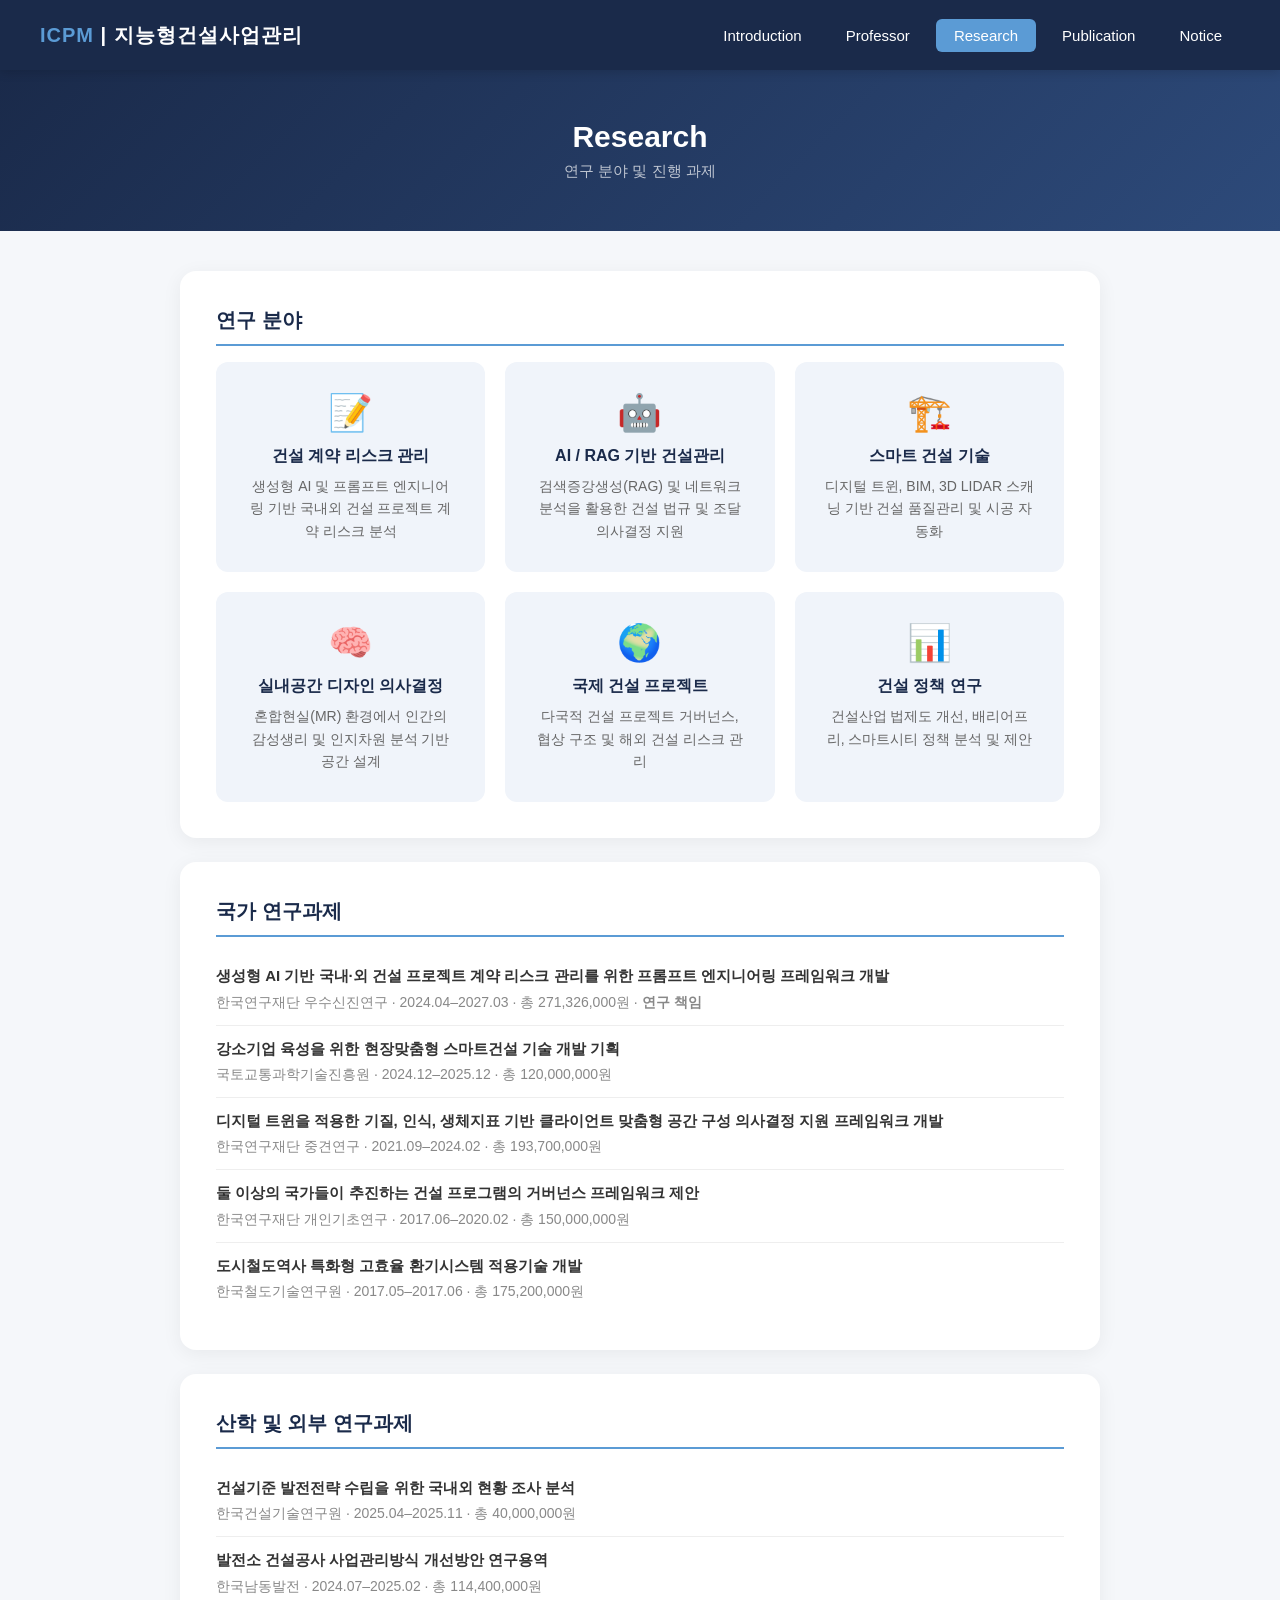
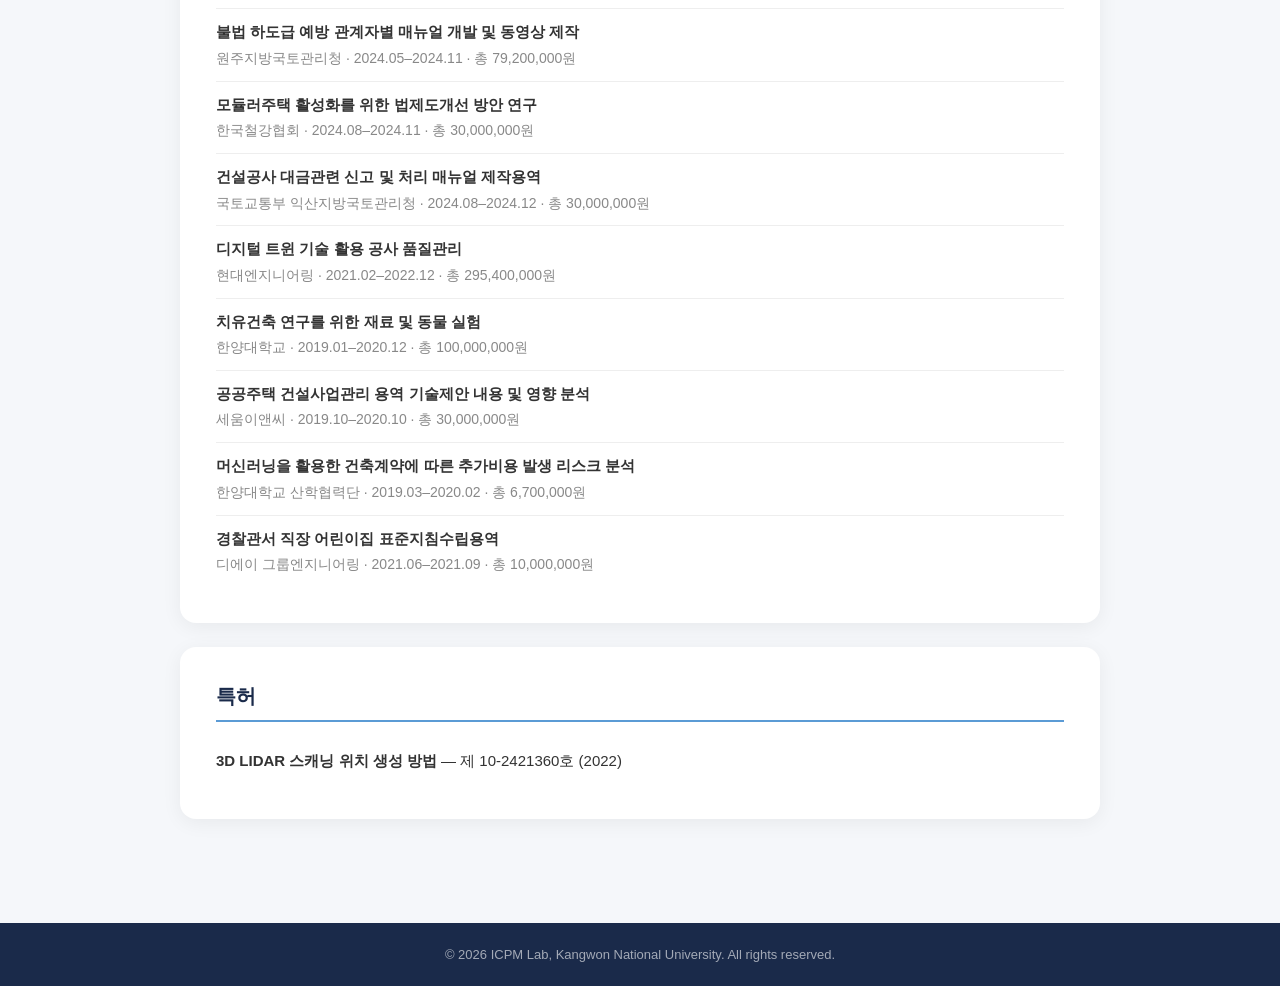
==== research.html @ 6db67c58 "ICPM Lab website" ====
<!DOCTYPE html>
<html lang="ko">
<head>
  <meta charset="UTF-8">
  <meta name="viewport" content="width=device-width, initial-scale=1.0">
  <title>Research - ICPM</title>
  <link rel="stylesheet" href="style.css">
</head>
<body>
  <header>
    <div class="logo"><span>ICPM</span> | 지능형건설사업관리</div>
    <nav>
      <a href="index.html">Introduction</a>
      <a href="professor.html">Professor</a>
      <a href="research.html" class="active">Research</a>
      <a href="publication.html">Publication</a>
      <a href="notice.html">Notice</a>
    </nav>
  </header>

  <div class="page-title">
    <h1>Research</h1>
    <p>연구 분야 및 진행 과제</p>
  </div>

  <div class="container">
    <div class="card fade-in">
      <h2>연구 분야</h2>
      <div class="research-grid">
        <div class="research-item slide-left">
          <div class="icon">📝</div>
          <h3>건설 계약 리스크 관리</h3>
          <p>생성형 AI 및 프롬프트 엔지니어링 기반 국내외 건설 프로젝트 계약 리스크 분석</p>
        </div>
        <div class="research-item slide-right">
          <div class="icon">🤖</div>
          <h3>AI / RAG 기반 건설관리</h3>
          <p>검색증강생성(RAG) 및 네트워크 분석을 활용한 건설 법규 및 조달 의사결정 지원</p>
        </div>
        <div class="research-item slide-left">
          <div class="icon">🏗️</div>
          <h3>스마트 건설 기술</h3>
          <p>디지털 트윈, BIM, 3D LIDAR 스캐닝 기반 건설 품질관리 및 시공 자동화</p>
        </div>
        <div class="research-item slide-right">
          <div class="icon">🧠</div>
          <h3>실내공간 디자인 의사결정</h3>
          <p>혼합현실(MR) 환경에서 인간의 감성생리 및 인지차원 분석 기반 공간 설계</p>
        </div>
        <div class="research-item slide-left">
          <div class="icon">🌍</div>
          <h3>국제 건설 프로젝트</h3>
          <p>다국적 건설 프로젝트 거버넌스, 협상 구조 및 해외 건설 리스크 관리</p>
        </div>
        <div class="research-item slide-right">
          <div class="icon">📊</div>
          <h3>건설 정책 연구</h3>
          <p>건설산업 법제도 개선, 배리어프리, 스마트시티 정책 분석 및 제안</p>
        </div>
      </div>
    </div>

    <div class="card fade-in">
      <h2>국가 연구과제</h2>
      <ul>
        <li>
          <strong>생성형 AI 기반 국내·외 건설 프로젝트 계약 리스크 관리를 위한 프롬프트 엔지니어링 프레임워크 개발</strong><br>
          <span class="project-meta">한국연구재단 우수신진연구 · 2024.04–2027.03 · 총 271,326,000원 · <strong>연구 책임</strong></span>
        </li>
        <li>
          <strong>강소기업 육성을 위한 현장맞춤형 스마트건설 기술 개발 기획</strong><br>
          <span class="project-meta">국토교통과학기술진흥원 · 2024.12–2025.12 · 총 120,000,000원</span>
        </li>
        <li>
          <strong>디지털 트윈을 적용한 기질, 인식, 생체지표 기반 클라이언트 맞춤형 공간 구성 의사결정 지원 프레임워크 개발</strong><br>
          <span class="project-meta">한국연구재단 중견연구 · 2021.09–2024.02 · 총 193,700,000원</span>
        </li>
        <li>
          <strong>둘 이상의 국가들이 추진하는 건설 프로그램의 거버넌스 프레임워크 제안</strong><br>
          <span class="project-meta">한국연구재단 개인기초연구 · 2017.06–2020.02 · 총 150,000,000원</span>
        </li>
        <li>
          <strong>도시철도역사 특화형 고효율 환기시스템 적용기술 개발</strong><br>
          <span class="project-meta">한국철도기술연구원 · 2017.05–2017.06 · 총 175,200,000원</span>
        </li>
      </ul>
    </div>

    <div class="card fade-in">
      <h2>산학 및 외부 연구과제</h2>
      <ul>
        <li>
          <strong>건설기준 발전전략 수립을 위한 국내외 현황 조사 분석</strong><br>
          <span class="project-meta">한국건설기술연구원 · 2025.04–2025.11 · 총 40,000,000원</span>
        </li>
        <li>
          <strong>발전소 건설공사 사업관리방식 개선방안 연구용역</strong><br>
          <span class="project-meta">한국남동발전 · 2024.07–2025.02 · 총 114,400,000원</span>
        </li>
        <li>
          <strong>불법 하도급 예방 관계자별 매뉴얼 개발 및 동영상 제작</strong><br>
          <span class="project-meta">원주지방국토관리청 · 2024.05–2024.11 · 총 79,200,000원</span>
        </li>
        <li>
          <strong>모듈러주택 활성화를 위한 법제도개선 방안 연구</strong><br>
          <span class="project-meta">한국철강협회 · 2024.08–2024.11 · 총 30,000,000원</span>
        </li>
        <li>
          <strong>건설공사 대금관련 신고 및 처리 매뉴얼 제작용역</strong><br>
          <span class="project-meta">국토교통부 익산지방국토관리청 · 2024.08–2024.12 · 총 30,000,000원</span>
        </li>
        <li>
          <strong>디지털 트윈 기술 활용 공사 품질관리</strong><br>
          <span class="project-meta">현대엔지니어링 · 2021.02–2022.12 · 총 295,400,000원</span>
        </li>
        <li>
          <strong>치유건축 연구를 위한 재료 및 동물 실험</strong><br>
          <span class="project-meta">한양대학교 · 2019.01–2020.12 · 총 100,000,000원</span>
        </li>
        <li>
          <strong>공공주택 건설사업관리 용역 기술제안 내용 및 영향 분석</strong><br>
          <span class="project-meta">세움이앤씨 · 2019.10–2020.10 · 총 30,000,000원</span>
        </li>
        <li>
          <strong>머신러닝을 활용한 건축계약에 따른 추가비용 발생 리스크 분석</strong><br>
          <span class="project-meta">한양대학교 산학협력단 · 2019.03–2020.02 · 총 6,700,000원</span>
        </li>
        <li>
          <strong>경찰관서 직장 어린이집 표준지침수립용역</strong><br>
          <span class="project-meta">디에이 그룹엔지니어링 · 2021.06–2021.09 · 총 10,000,000원</span>
        </li>
      </ul>
    </div>

    <div class="card fade-in">
      <h2>특허</h2>
      <ul>
        <li><strong>3D LIDAR 스캐닝 위치 생성 방법</strong> — 제 10-2421360호 (2022)</li>
      </ul>
    </div>
  </div>

  <footer>
    &copy; 2026 ICPM Lab, Kangwon National University. All rights reserved.
  </footer>
  <script src="animate.js"></script>
</body>
</html>
---- style.css ----
* { margin: 0; padding: 0; box-sizing: border-box; }

html {
  scroll-behavior: smooth;
}

body {
  font-family: 'Segoe UI', '맑은 고딕', sans-serif;
  color: #333;
  background: #f5f7fa;
}

/* Scroll Animation */
.fade-in {
  opacity: 0;
  transform: translateY(30px);
  transition: opacity 0.7s ease-out, transform 0.7s ease-out;
}

.fade-in.visible {
  opacity: 1;
  transform: translateY(0);
}

.slide-left {
  opacity: 0;
  transform: translateX(-40px);
  transition: opacity 0.7s ease-out, transform 0.7s ease-out;
}

.slide-left.visible {
  opacity: 1;
  transform: translateX(0);
}

.slide-right {
  opacity: 0;
  transform: translateX(40px);
  transition: opacity 0.7s ease-out, transform 0.7s ease-out;
}

.slide-right.visible {
  opacity: 1;
  transform: translateX(0);
}

/* Header */
header {
  background: #1a2a4a;
  color: white;
  padding: 0 40px;
  display: flex;
  align-items: center;
  justify-content: space-between;
  height: 70px;
  box-shadow: 0 2px 10px rgba(0,0,0,0.15);
  position: sticky;
  top: 0;
  z-index: 100;
}

.logo {
  font-size: 20px;
  font-weight: 700;
  letter-spacing: 1px;
}

.logo span {
  color: #5b9bd5;
}

nav {
  display: flex;
  gap: 8px;
}

nav a {
  color: white;
  text-decoration: none;
  padding: 8px 18px;
  border-radius: 6px;
  font-size: 15px;
  font-weight: 500;
  transition: background 0.3s, transform 0.2s;
}

nav a:hover {
  background: rgba(91,155,213,0.4);
  transform: translateY(-1px);
}

nav a.active {
  background: #5b9bd5;
}

/* Hero */
.hero {
  background:
    linear-gradient(rgba(16, 32, 56, 0.92), rgba(26, 52, 96, 0.92)),
    repeating-linear-gradient(0deg, transparent, transparent 39px, rgba(91,155,213,0.12) 39px, rgba(91,155,213,0.12) 40px),
    repeating-linear-gradient(90deg, transparent, transparent 39px, rgba(91,155,213,0.12) 39px, rgba(91,155,213,0.12) 40px);
  color: white;
  padding: 80px 40px;
  text-align: center;
  position: relative;
  overflow: hidden;
}

.hero::before {
  content: '';
  position: absolute;
  top: -50%;
  left: -50%;
  width: 200%;
  height: 200%;
  background:
    radial-gradient(circle at 20% 50%, rgba(91,155,213,0.15) 0%, transparent 50%),
    radial-gradient(circle at 80% 20%, rgba(59,210,190,0.1) 0%, transparent 40%),
    radial-gradient(circle at 60% 80%, rgba(91,155,213,0.08) 0%, transparent 45%);
  animation: heroFloat 20s ease-in-out infinite;
  pointer-events: none;
}

@keyframes heroFloat {
  0%, 100% { transform: translate(0, 0) rotate(0deg); }
  33% { transform: translate(2%, -1%) rotate(1deg); }
  66% { transform: translate(-1%, 1%) rotate(-0.5deg); }
}

.hero::after {
  content: '';
  position: absolute;
  bottom: 0;
  left: 0;
  right: 0;
  height: 60px;
  background: linear-gradient(to top, #f5f7fa, transparent);
  pointer-events: none;
}

.hero h1 {
  font-size: 36px;
  margin-bottom: 12px;
}

.hero p {
  font-size: 18px;
  opacity: 0.85;
}

.hero .subtitle {
  margin-top: 16px;
  font-size: 15px;
  opacity: 0.6;
}

/* Page Title */
.page-title {
  background: linear-gradient(135deg, #1a2a4a, #2d4a7a);
  color: white;
  padding: 50px 40px;
  text-align: center;
}

.page-title h1 {
  font-size: 30px;
}

.page-title p {
  margin-top: 8px;
  opacity: 0.7;
  font-size: 15px;
}

/* Main Content */
.container {
  max-width: 960px;
  margin: 0 auto;
  padding: 40px 20px;
}

/* Profile Section */
.profile {
  display: flex;
  gap: 40px;
  background: white;
  border-radius: 16px;
  padding: 40px;
  box-shadow: 0 4px 20px rgba(0,0,0,0.06);
  margin-bottom: 30px;
}

.profile-photo {
  width: 180px;
  height: 220px;
  border-radius: 12px;
  overflow: hidden;
  flex-shrink: 0;
}

.profile-photo img {
  width: 100%;
  height: 100%;
  object-fit: cover;
}

.profile-info h2 {
  font-size: 24px;
  margin-bottom: 4px;
  color: #1a2a4a;
}

.profile-info .name-en {
  font-size: 14px;
  color: #888;
  margin-bottom: 6px;
}

.profile-info .position {
  color: #5b9bd5;
  font-weight: 600;
  margin-bottom: 16px;
}

.profile-info table {
  font-size: 15px;
  line-height: 2;
}

.profile-info table td:first-child {
  font-weight: 600;
  padding-right: 20px;
  color: #555;
  white-space: nowrap;
}

/* Card */
.card {
  background: white;
  border-radius: 16px;
  padding: 36px;
  box-shadow: 0 4px 20px rgba(0,0,0,0.06);
  margin-bottom: 24px;
}

.card h2 {
  font-size: 20px;
  color: #1a2a4a;
  margin-bottom: 16px;
  padding-bottom: 10px;
  border-bottom: 2px solid #5b9bd5;
}

.card ul {
  list-style: none;
  padding: 0;
}

.card ul li {
  padding: 10px 0;
  border-bottom: 1px solid #eee;
  line-height: 1.7;
  font-size: 15px;
}

.card ul li:last-child {
  border-bottom: none;
}

/* Research Area */
.research-grid {
  display: grid;
  grid-template-columns: repeat(auto-fit, minmax(260px, 1fr));
  gap: 20px;
  margin-top: 16px;
}

.research-item {
  background: #f0f4fa;
  border-radius: 12px;
  padding: 28px;
  text-align: center;
  border: 2px solid transparent;
  transition: border-color 0.3s, transform 0.3s, box-shadow 0.3s;
}

.research-item:hover {
  border-color: #5b9bd5;
  transform: translateY(-4px);
  box-shadow: 0 8px 24px rgba(91,155,213,0.15);
}

.research-item .icon {
  font-size: 36px;
  margin-bottom: 12px;
}

.research-item h3 {
  font-size: 16px;
  color: #1a2a4a;
  margin-bottom: 8px;
}

.research-item p {
  font-size: 14px;
  color: #666;
  line-height: 1.6;
}

/* Publication */
.pub-year {
  font-size: 13px;
  font-weight: 700;
  color: white;
  background: #5b9bd5;
  padding: 3px 12px;
  border-radius: 12px;
  margin-right: 10px;
}

.pub-title {
  font-weight: 600;
  color: #1a2a4a;
}

.pub-authors {
  font-size: 13px;
  color: #888;
  margin-top: 4px;
}

/* Notice */
.notice-item {
  display: flex;
  justify-content: space-between;
  align-items: center;
}

.notice-item .date {
  font-size: 13px;
  color: #999;
  white-space: nowrap;
  margin-left: 20px;
}

/* Skills */
.skills-grid {
  display: flex;
  flex-wrap: wrap;
  gap: 10px;
  margin-top: 8px;
}

.skill-tag {
  background: #e8f0fe;
  color: #1a2a4a;
  padding: 6px 16px;
  border-radius: 20px;
  font-size: 14px;
  font-weight: 500;
  transition: background 0.3s, transform 0.2s;
}

.skill-tag:hover {
  background: #5b9bd5;
  color: white;
  transform: scale(1.05);
}

/* Project list */
.project-meta {
  color: #888;
  font-size: 14px;
}

/* Section counter badge */
.count-badge {
  background: #5b9bd5;
  color: white;
  font-size: 13px;
  padding: 2px 10px;
  border-radius: 10px;
  margin-left: 8px;
  font-weight: 600;
}

/* Footer */
footer {
  background: #1a2a4a;
  color: rgba(255,255,255,0.6);
  text-align: center;
  padding: 24px;
  font-size: 13px;
  margin-top: 40px;
}

/* Responsive */
@media (max-width: 640px) {
  header { padding: 0 16px; flex-direction: column; height: auto; padding: 16px; }
  nav { flex-wrap: wrap; justify-content: center; margin-top: 10px; }
  .profile { flex-direction: column; align-items: center; text-align: center; }
  .research-grid { grid-template-columns: 1fr; }
  .hero h1 { font-size: 26px; }
}
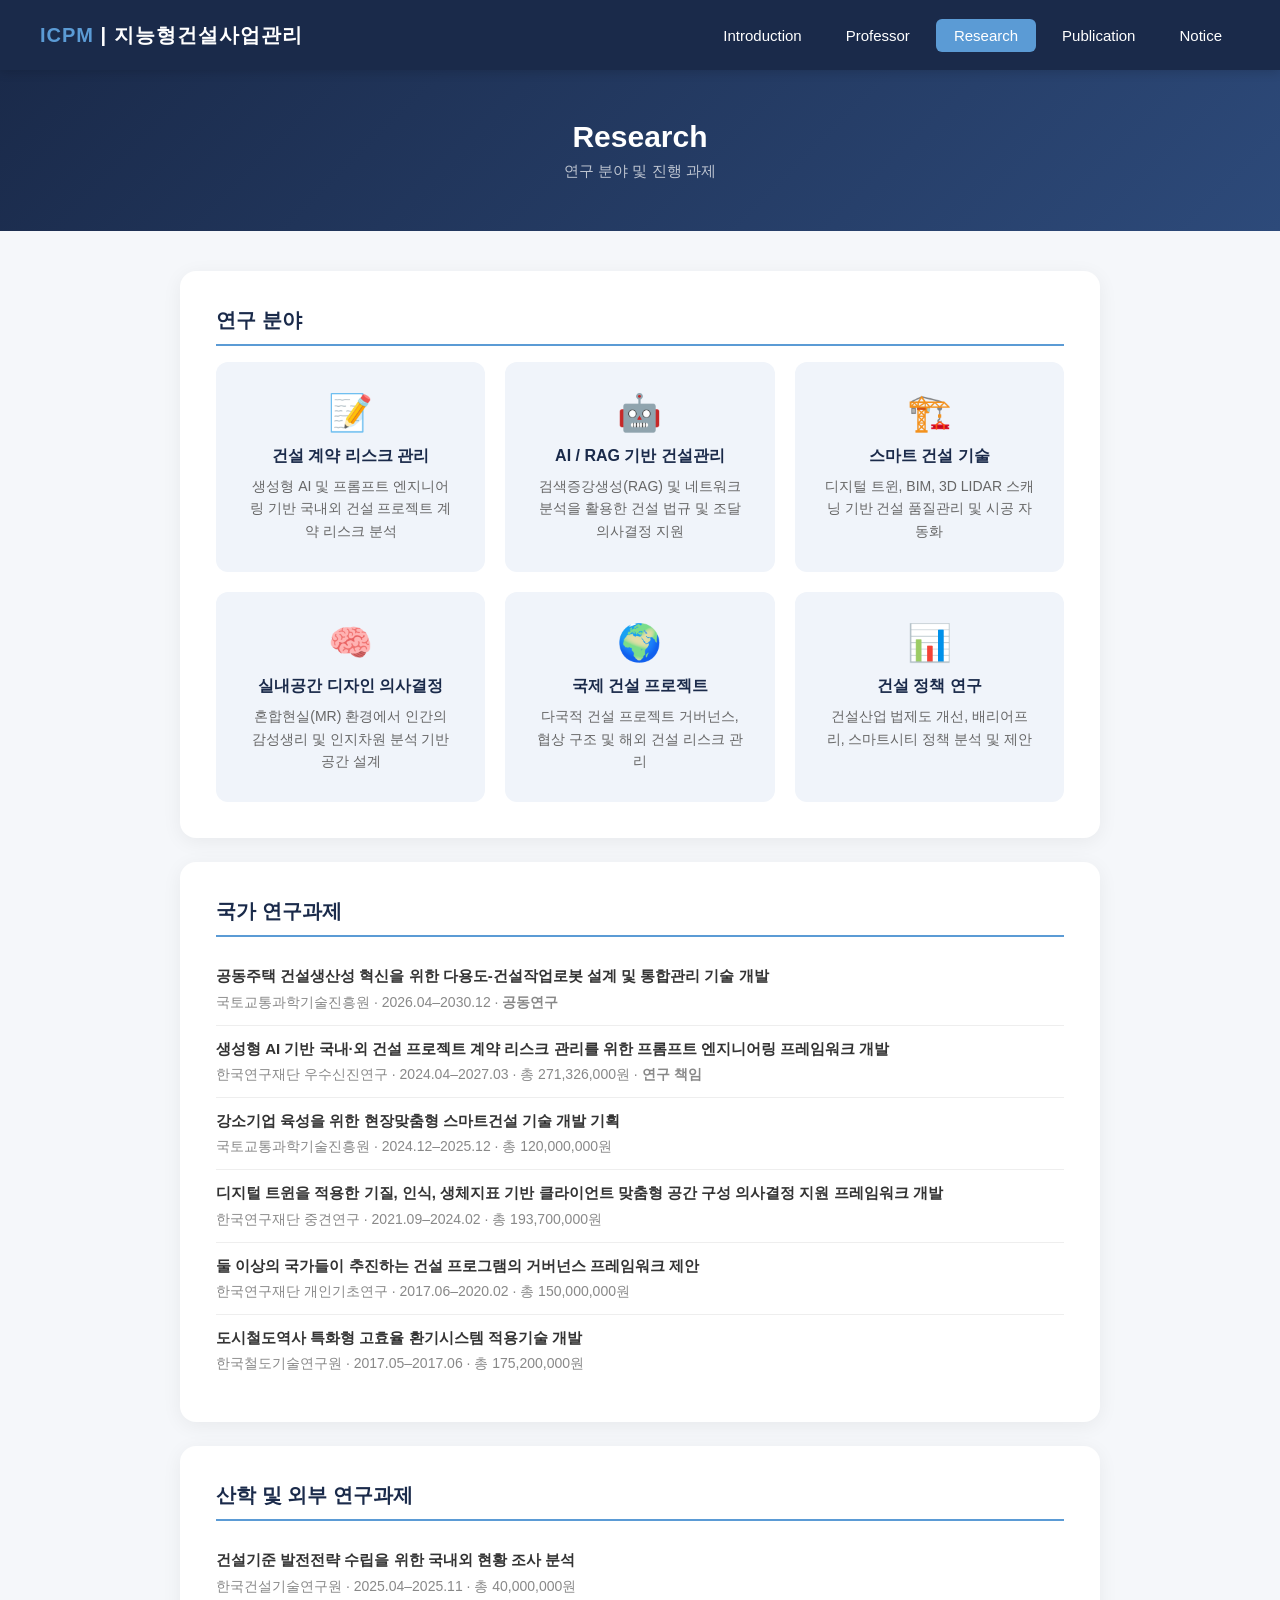
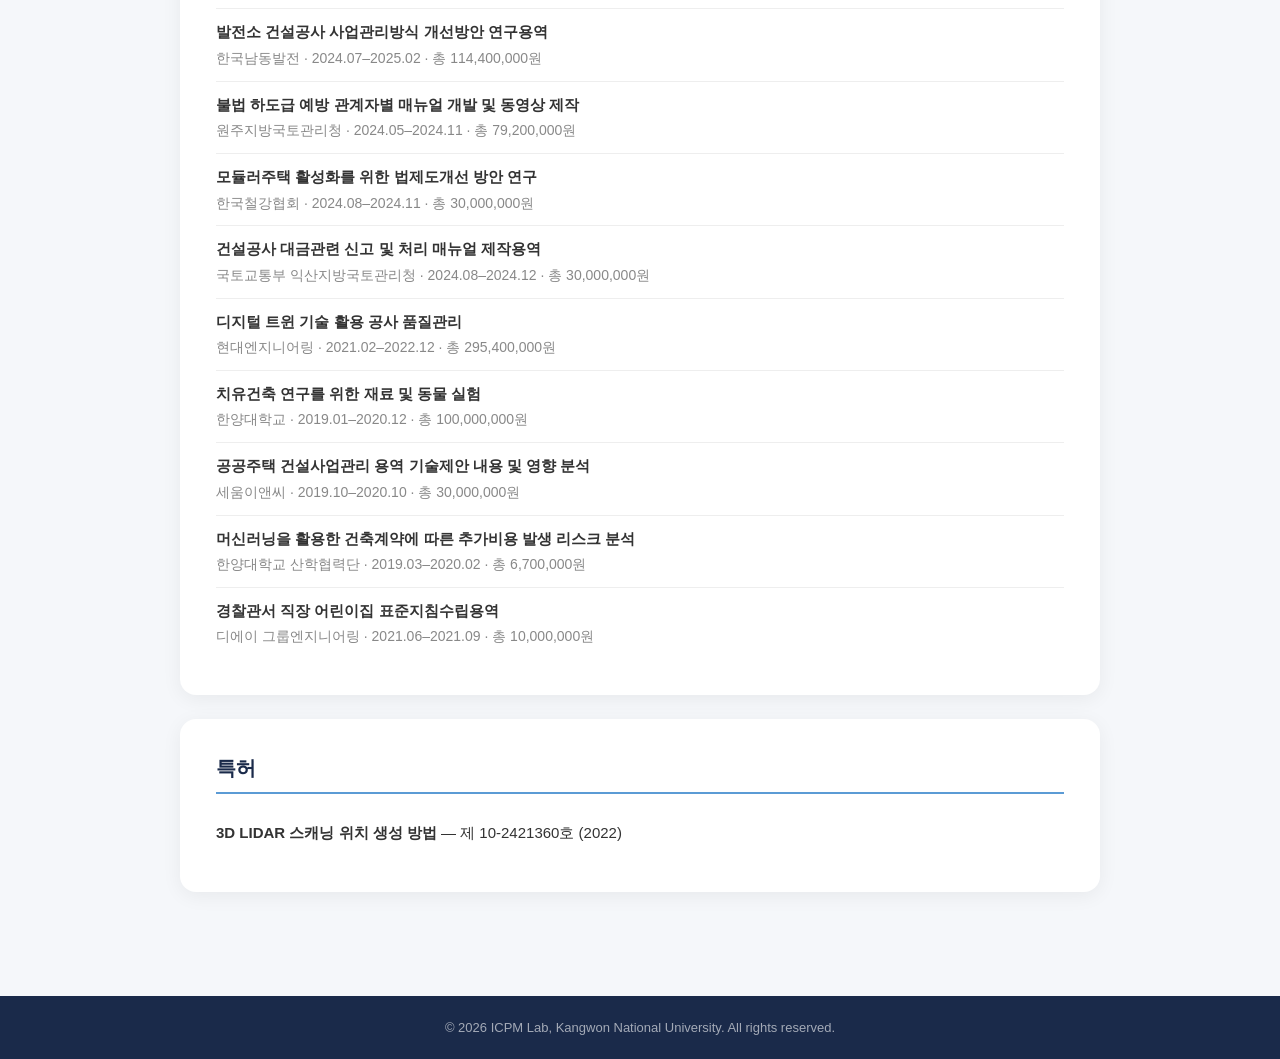
==== commit f901fa13: "연구과제 1건, SCI 논문 2편 추가 및 학술대회 섹션(14편) 신설" ====
--- a/research.html
+++ b/research.html
@@ -63,6 +63,10 @@
     <div class="card fade-in">
       <h2>국가 연구과제</h2>
       <ul>
+        <li>
+          <strong>공동주택 건설생산성 혁신을 위한 다용도-건설작업로봇 설계 및 통합관리 기술 개발</strong><br>
+          <span class="project-meta">국토교통과학기술진흥원 · 2026.04–2030.12 · <strong>공동연구</strong></span>
+        </li>
         <li>
           <strong>생성형 AI 기반 국내·외 건설 프로젝트 계약 리스크 관리를 위한 프롬프트 엔지니어링 프레임워크 개발</strong><br>
           <span class="project-meta">한국연구재단 우수신진연구 · 2024.04–2027.03 · 총 271,326,000원 · <strong>연구 책임</strong></span>
